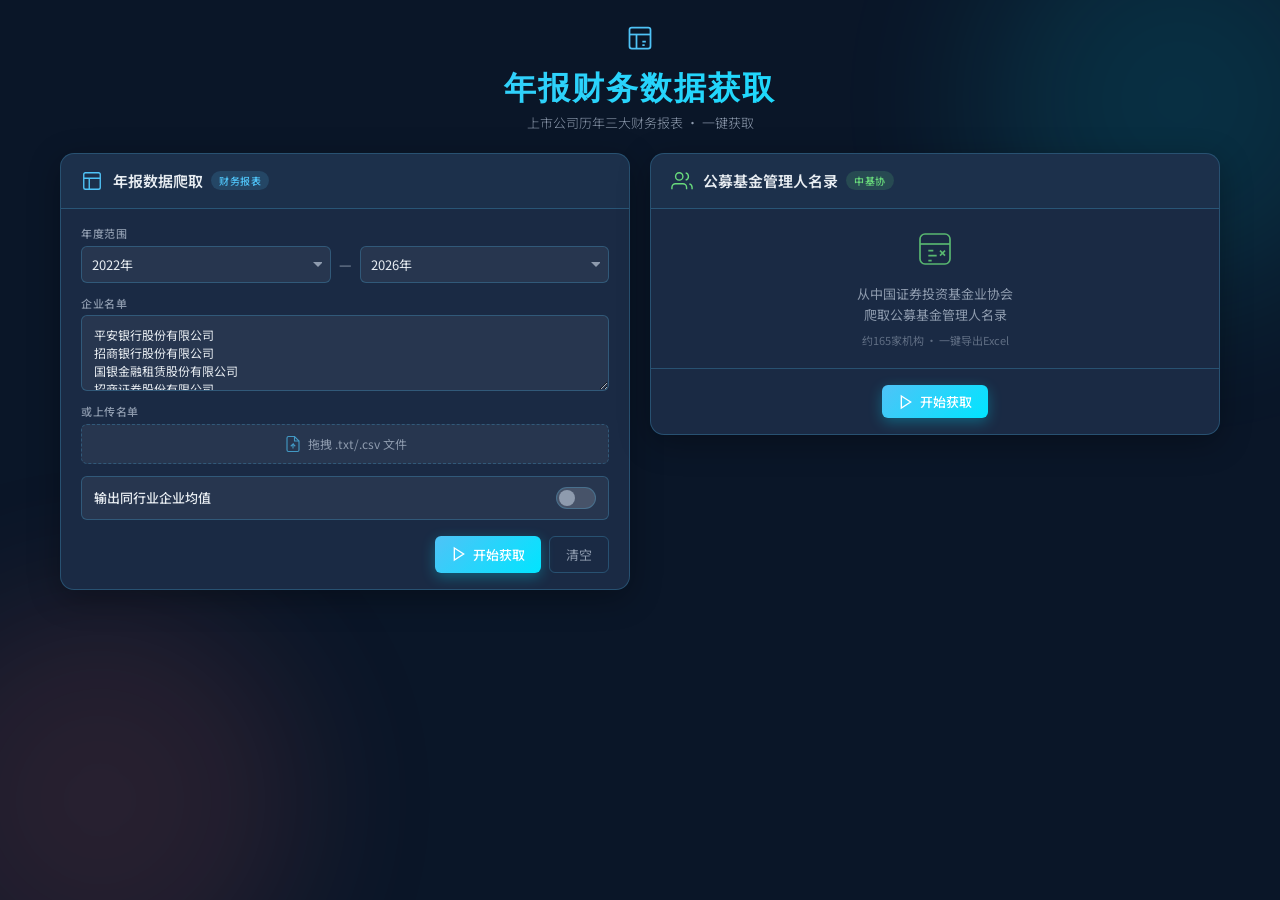
==== templates/index.html @ 577902bd "feat: 获取企业年报财务数据 Co-authored-by: traeagent <traeagent@users.noreply.github.com>" ====
<!DOCTYPE html>
<html lang="zh-CN">
<head>
    <meta charset="UTF-8">
    <meta name="viewport" content="width=device-width, initial-scale=1.0">
    <title>年报财务数据获取工具</title>
    <link rel="preconnect" href="https://fonts.googleapis.com">
    <link rel="preconnect" href="https://fonts.gstatic.com" crossorigin>
    <link href="https://fonts.googleapis.com/css2?family=Orbitron:wght@500;700;900&family=Noto+Sans+SC:wght@300;400;500;700&display=swap" rel="stylesheet">
    <link rel="stylesheet" href="/static/css/style.css">
</head>
<body>
    <!-- 背景粒子效果 -->
    <div class="bg-particles" id="particles"></div>

    <!-- 主容器 -->
    <div class="container">
        <!-- 头部 -->
        <header class="header">
            <div class="header-icon">
                <svg width="28" height="28" viewBox="0 0 24 24" fill="none" stroke="currentColor" stroke-width="1.5">
                    <rect x="3" y="3" width="18" height="18" rx="2"/>
                    <line x1="3" y1="9" x2="21" y2="9"/>
                    <line x1="9" y1="21" x2="9" y2="9"/>
                    <path d="M14 15h3M14 18h2"/>
                </svg>
            </div>
            <h1>年报财务数据获取</h1>
            <p class="subtitle">上市公司历年三大财务报表 · 一键获取</p>
        </header>

        <!-- 双列功能模块 -->
        <div class="modules-grid">
            <!-- ========== 左列：年报财务数据获取 ========== -->
            <div class="module-card" id="annualModule">
                <div class="module-header">
                    <div class="module-icon">
                        <svg width="22" height="22" viewBox="0 0 24 24" fill="none" stroke="currentColor" stroke-width="1.5">
                            <rect x="3" y="3" width="18" height="18" rx="2"/>
                            <line x1="3" y1="9" x2="21" y2="9"/>
                            <line x1="9" y1="21" x2="9" y2="9"/>
                        </svg>
                    </div>
                    <div class="module-title-area">
                        <h2 class="module-title">年报数据爬取</h2>
                        <span class="module-badge">财务报表</span>
                    </div>
                </div>

                <form id="annualForm" class="module-form">
                    <!-- 年份选择 -->
                    <div class="form-row">
                        <label class="mini-label">年度范围</label>
                        <div class="year-range-compact">
                            <select id="startYear" required>
                                <option value="">--</option>
                            </select>
                            <span class="dash">&mdash;</span>
                            <select id="endYear" required>
                                <option value="">--</option>
                            </select>
                        </div>
                    </div>

                    <!-- 企业名单输入 -->
                    <div class="form-row">
                        <label class="mini-label">企业名单</label>
                        <textarea
                            id="textInput"
                            rows="3"
                            placeholder="输入企业名称或股票代码，用逗号或换行分隔&#10;例如：贵州茅台,600519&#10;      平安银行&#10;      000001"
                        >平安银行股份有限公司
招商银行股份有限公司
国银金融租赁股份有限公司
招商证券股份有限公司
国信证券股份有限公司
长城证券股份有限公司
第一创业证券股份有限公司
中信证券股份有限公司
中国平安保险（集团）股份有限公司
阳光保险集团股份有限公司</textarea>
                    </div>

                    <!-- 文件上传 -->
                    <div class="form-row">
                        <label class="mini-label">或上传名单</label>
                        <div class="upload-area" id="uploadArea">
                            <input type="file" id="fileInput" accept=".txt,.csv">
                            <div class="upload-content">
                                <svg width="18" height="18" viewBox="0 0 24 24" fill="none" stroke="currentColor" stroke-width="1.5">
                                    <path d="M14 2H6a2 2 0 0 0-2 2v16a2 2 0 0 0 2 2h12a2 2 0 0 0 2-2V8z"/>
                                    <polyline points="14 2 14 8 20 8"/>
                                    <polyline points="12 18 12 12 9 15"/>
                                    <line x1="12" y1="12" x2="15" y2="15"/>
                                </svg>
                                <span>拖拽 .txt/.csv 文件</span>
                            </div>
                            <div class="file-info" id="fileInfo" style="display:none;">
                                <span class="file-name" id="fileName"></span>
                                <button type="button" class="file-remove" id="fileRemove">&times;</button>
                            </div>
                        </div>
                    </div>

                    <!-- 行业均值开关 -->
                    <div class="toggle-row">
                        <span class="toggle-text">输出同行业企业均值</span>
                        <label class="toggle-switch">
                            <input type="checkbox" id="industryAvgToggle">
                            <span class="toggle-slider"></span>
                        </label>
                    </div>

                    <!-- 按钮 -->
                    <div class="form-actions">
                        <button type="submit" class="btn-primary btn-sm" id="annualSubmitBtn">
                            <svg width="16" height="16" viewBox="0 0 24 24" fill="none" stroke="currentColor" stroke-width="2">
                                <polygon points="5 3 19 12 5 21 5 3"/>
                            </svg>
                            开始获取
                        </button>
                        <button type="button" class="btn-secondary btn-sm" id="annualResetBtn">清空</button>
                    </div>
                </form>

                <!-- 年报结果区域 -->
                <div class="module-result" id="annualResult" style="display:none;">
                    <div class="progress-section" id="annualProgress">
                        <div class="progress-header">
                            <span class="progress-label" id="annualProgressLabel">正在处理...</span>
                            <span class="progress-percent" id="annualProgressPercent">0%</span>
                        </div>
                        <div class="progress-track">
                            <div class="progress-fill" id="annualProgressFill"></div>
                        </div>
                        <p class="progress-message" id="annualProgressMessage"></p>
                    </div>
                    <div class="result-section" id="annualResultSection" style="display:none;">
                        <div class="result-status" id="annualResultStatus"></div>
                        <div class="file-list" id="annualFileList"></div>
                    </div>
                </div>
            </div>

            <!-- ========== 右列：公募基金管理人名录 ========== -->
            <div class="module-card" id="amacModule">
                <div class="module-header">
                    <div class="module-icon amac-icon">
                        <svg width="22" height="22" viewBox="0 0 24 24" fill="none" stroke="currentColor" stroke-width="1.5">
                            <path d="M17 21v-2a4 4 0 0 0-4-4H5a4 4 0 0 0-4 4v2"/>
                            <circle cx="9" cy="7" r="4"/>
                            <path d="M23 21v-2a4 4 0 0 0-3-3.87"/>
                            <path d="M16 3.13a4 4 0 0 1 0 7.75"/>
                        </svg>
                    </div>
                    <div class="module-title-area">
                        <h2 class="module-title">公募基金管理人名录</h2>
                        <span class="module-badge amac-badge">中基协</span>
                    </div>
                </div>

                <div class="amac-hero">
                    <div class="amac-icon-large">
                        <svg width="40" height="40" viewBox="0 0 24 24" fill="none" stroke="currentColor" stroke-width="1">
                            <rect x="3" y="3" width="18" height="18" rx="3"/>
                            <line x1="3" y1="9" x2="21" y2="9"/>
                            <path d="M8 13h3M8 16h5M8 19h2"/>
                            <path d="M15 13l3 3M18 13l-3 3"/>
                        </svg>
                    </div>
                    <p class="amac-desc">从中国证券投资基金业协会<br>爬取公募基金管理人名录</p>
                    <p class="amac-hint">约165家机构 · 一键导出Excel</p>
                </div>

                <form id="amacForm" class="module-form">
                    <div class="form-actions amac-actions">
                        <button type="submit" class="btn-primary btn-sm" id="amacSubmitBtn">
                            <svg width="16" height="16" viewBox="0 0 24 24" fill="none" stroke="currentColor" stroke-width="2">
                                <polygon points="5 3 19 12 5 21 5 3"/>
                            </svg>
                            开始获取
                        </button>
                    </div>
                </form>

                <!-- 名录结果区域 -->
                <div class="module-result" id="amacResult" style="display:none;">
                    <div class="progress-section" id="amacProgress">
                        <div class="progress-header">
                            <span class="progress-label" id="amacProgressLabel">正在爬取...</span>
                            <span class="progress-percent" id="amacProgressPercent">0%</span>
                        </div>
                        <div class="progress-track">
                            <div class="progress-fill" id="amacProgressFill"></div>
                        </div>
                        <p class="progress-message" id="amacProgressMessage"></p>
                    </div>
                    <div class="result-section" id="amacResultSection" style="display:none;">
                        <div class="result-status" id="amacResultStatus"></div>
                        <div class="file-list" id="amacFileList"></div>
                    </div>
                </div>
            </div>
        </div>
    </div>

    <script src="/static/js/script.js"></script>
</body>
</html>
---- static/css/style.css ----
/* ===== 全局变量与基础重置 ===== */
:root {
    --bg-main: #0A1628;
    --bg-card: #1A2A44;
    --bg-input: rgba(255, 255, 255, 0.06);
    --border-color: rgba(79, 195, 247, 0.25);
    --text-primary: #E8EDF2;
    --text-secondary: #8E9BAE;
    --accent: #4FC3F7;
    --accent-glow: rgba(79, 195, 247, 0.5);
    --accent-strong: #00E5FF;
    --danger: #FF6B6B;
    --success: #69DB7C;
}

* {
    margin: 0;
    padding: 0;
    box-sizing: border-box;
}

body {
    min-height: 100vh;
    font-family: 'Noto Sans SC', system-ui, -apple-system, sans-serif;
    background: var(--bg-main);
    color: var(--text-primary);
    overflow-x: hidden;
    position: relative;
    line-height: 1.5;
}

/* ===== 背景粒子效果 ===== */
.bg-particles {
    position: fixed;
    top: 0;
    left: 0;
    width: 100%;
    height: 100%;
    z-index: 0;
    overflow: hidden;
    pointer-events: none;
}

.bg-particles::before,
.bg-particles::after {
    content: '';
    position: absolute;
    width: 400px;
    height: 400px;
    border-radius: 50%;
    filter: blur(80px);
    opacity: 0.12;
}

.bg-particles::before {
    background: var(--accent-strong);
    top: -100px;
    right: -100px;
    animation: float 20s ease-in-out infinite;
}

.bg-particles::after {
    background: var(--danger);
    bottom: -100px;
    left: -100px;
    animation: float 25s ease-in-out infinite reverse;
}

@keyframes float {
    0%, 100% { transform: translate(0, 0) scale(1); }
    50% { transform: translate(100px, 100px) scale(1.2); }
}

/* ===== 容器 ===== */
.container {
    position: relative;
    z-index: 1;
    max-width: 1200px;
    margin: 0 auto;
    padding: 24px 20px 32px;
    height: 100vh;
    display: flex;
    flex-direction: column;
}

@media (max-width: 900px) {
    .container {
        height: auto;
        padding: 20px 16px 32px;
    }
}

/* ===== 头部 ===== */
.header {
    text-align: center;
    margin-bottom: 20px;
    flex-shrink: 0;
}

.header-icon {
    color: var(--accent);
    margin-bottom: 6px;
    display: inline-block;
    animation: pulse 3s ease-in-out infinite;
}

@keyframes pulse {
    0%, 100% { opacity: 1; transform: scale(1); }
    50% { opacity: 0.7; transform: scale(1.05); }
}

header h1 {
    font-family: 'Orbitron', sans-serif;
    font-size: 32px;
    font-weight: 900;
    letter-spacing: 2px;
    background: linear-gradient(135deg, var(--accent), var(--accent-strong));
    -webkit-background-clip: text;
    -webkit-text-fill-color: transparent;
    background-clip: text;
    margin-bottom: 2px;
}

.subtitle {
    color: var(--text-secondary);
    font-size: 13px;
    font-weight: 300;
}

/* ===== 双列网格 ===== */
.modules-grid {
    display: grid;
    grid-template-columns: 1fr 1fr;
    gap: 20px;
    flex: 1;
    min-height: 0;
    align-items: start;
}

@media (max-width: 900px) {
    .modules-grid {
        grid-template-columns: 1fr;
        flex: none;
    }
}

/* ===== 模块卡片 ===== */
.module-card {
    background: var(--bg-card);
    border-radius: 14px;
    border: 1px solid var(--border-color);
    box-shadow: 0 8px 32px rgba(0, 0, 0, 0.3);
    backdrop-filter: blur(10px);
    display: flex;
    flex-direction: column;
    overflow: hidden;
    transition: box-shadow 0.3s ease;
}

.module-card:hover {
    box-shadow: 0 12px 48px rgba(0, 0, 0, 0.4);
}

/* ===== 模块头部 ===== */
.module-header {
    display: flex;
    align-items: center;
    gap: 10px;
    padding: 16px 20px;
    border-bottom: 1px solid var(--border-color);
    background: rgba(79, 195, 247, 0.04);
}

.module-icon {
    color: var(--accent);
    display: flex;
    flex-shrink: 0;
}

.module-icon.amac-icon {
    color: var(--success);
}

.module-title-area {
    display: flex;
    align-items: center;
    gap: 8px;
    flex: 1;
}

.module-title {
    font-size: 15px;
    font-weight: 600;
    color: var(--text-primary);
}

.module-badge {
    font-size: 10px;
    padding: 2px 8px;
    border-radius: 10px;
    background: rgba(79, 195, 247, 0.15);
    color: var(--accent);
    font-weight: 500;
    letter-spacing: 0.5px;
}

.module-badge.amac-badge {
    background: rgba(105, 219, 124, 0.15);
    color: var(--success);
}

/* ===== 模块表单 ===== */
.module-form {
    padding: 16px 20px;
    display: flex;
    flex-direction: column;
    gap: 12px;
    flex-shrink: 0;
}

/* ===== 表单行 ===== */
.form-row {
    display: flex;
    flex-direction: column;
    gap: 4px;
}

.mini-label {
    font-size: 11px;
    font-weight: 500;
    color: var(--text-secondary);
    text-transform: uppercase;
    letter-spacing: 0.5px;
}

/* ===== 年份选择（紧凑） ===== */
.year-range-compact {
    display: flex;
    align-items: center;
    gap: 8px;
}

.year-range-compact select {
    flex: 1;
    padding: 8px 10px;
    background: var(--bg-input);
    border: 1px solid var(--border-color);
    border-radius: 6px;
    color: var(--text-primary);
    font-family: inherit;
    font-size: 13px;
    outline: none;
    transition: border-color 0.2s ease, box-shadow 0.2s ease;
    cursor: pointer;
    appearance: none;
    background-image: url("data:image/svg+xml,%3Csvg xmlns='http://www.w3.org/2000/svg' width='10' height='6' fill='%238E9BAE'%3E%3Cpath d='M1 1l5 5 5-5'/%3E%3C/svg%3E");
    background-repeat: no-repeat;
    background-position: right 8px center;
    padding-right: 24px;
}

.year-range-compact select:focus {
    border-color: var(--accent);
    box-shadow: 0 0 0 3px rgba(79, 195, 247, 0.2);
}

.year-range-compact .dash {
    color: var(--text-secondary);
    font-size: 14px;
}

/* ===== 文本框 ===== */
textarea {
    width: 100%;
    padding: 10px 12px;
    background: var(--bg-input);
    border: 1px solid var(--border-color);
    border-radius: 6px;
    color: var(--text-primary);
    font-family: inherit;
    font-size: 12px;
    line-height: 1.5;
    outline: none;
    resize: vertical;
    transition: border-color 0.2s ease, box-shadow 0.2s ease;
}

textarea::placeholder {
    color: var(--text-secondary);
    opacity: 0.5;
}

textarea:focus {
    border-color: var(--accent);
    box-shadow: 0 0 0 3px rgba(79, 195, 247, 0.2);
}

/* ===== 文件上传 ===== */
.upload-area {
    border: 1.5px dashed var(--border-color);
    border-radius: 6px;
    padding: 10px 12px;
    background: var(--bg-input);
    text-align: center;
    transition: all 0.2s ease;
    cursor: pointer;
    position: relative;
    overflow: hidden;
}

.upload-area:hover {
    border-color: var(--accent);
    background: rgba(79, 195, 247, 0.06);
}

.upload-area input[type="file"] {
    position: absolute;
    top: 0;
    left: 0;
    width: 100%;
    height: 100%;
    opacity: 0;
    cursor: pointer;
}

.upload-content {
    display: flex;
    align-items: center;
    justify-content: center;
    gap: 6px;
    color: var(--text-secondary);
    font-size: 12px;
    pointer-events: none;
}

.upload-content svg {
    color: var(--accent);
    opacity: 0.7;
    flex-shrink: 0;
}

.file-info {
    display: flex;
    align-items: center;
    justify-content: space-between;
    padding: 8px 10px;
    background: rgba(79, 195, 247, 0.1);
    border-radius: 6px;
    border: 1px solid rgba(79, 195, 247, 0.3);
}

.file-name {
    font-size: 12px;
    color: var(--accent);
}

.file-remove {
    background: none;
    border: none;
    color: var(--danger);
    font-size: 18px;
    line-height: 1;
    padding: 0 4px;
    cursor: pointer;
    opacity: 0.8;
    transition: opacity 0.2s;
}

.file-remove:hover {
    opacity: 1;
}

/* ===== 开关 ===== */
.toggle-row {
    display: flex;
    align-items: center;
    justify-content: space-between;
    padding: 10px 12px;
    background: var(--bg-input);
    border: 1px solid var(--border-color);
    border-radius: 6px;
}

.toggle-text {
    font-size: 13px;
    font-weight: 500;
    color: var(--text-primary);
}

.toggle-switch {
    position: relative;
    display: inline-block;
    width: 40px;
    height: 22px;
    cursor: pointer;
}

.toggle-switch input {
    opacity: 0;
    width: 0;
    height: 0;
}

.toggle-slider {
    position: absolute;
    top: 0;
    left: 0;
    right: 0;
    bottom: 0;
    background: rgba(255, 255, 255, 0.15);
    border-radius: 22px;
    transition: all 0.3s ease;
    border: 1px solid var(--border-color);
}

.toggle-slider::before {
    content: '';
    position: absolute;
    height: 16px;
    width: 16px;
    left: 2px;
    bottom: 2px;
    background: var(--text-secondary);
    border-radius: 50%;
    transition: all 0.3s ease;
}

.toggle-switch input:checked + .toggle-slider {
    background: linear-gradient(135deg, var(--accent), var(--accent-strong));
    border-color: var(--accent);
    box-shadow: 0 0 6px var(--accent-glow);
}

.toggle-switch input:checked + .toggle-slider::before {
    transform: translateX(18px);
    background: #fff;
}

/* ===== 按钮区 ===== */
.form-actions {
    display: flex;
    gap: 8px;
    justify-content: flex-end;
    padding-top: 4px;
}

.btn-primary {
    display: inline-flex;
    align-items: center;
    gap: 6px;
    padding: 8px 20px;
    font-size: 13px;
    font-weight: 500;
    font-family: inherit;
    color: #fff;
    background: linear-gradient(135deg, #4FC3F7 0%, #00E5FF 100%);
    border: none;
    border-radius: 6px;
    cursor: pointer;
    transition: all 0.2s ease;
    box-shadow: 0 4px 14px rgba(0, 229, 255, 0.3);
}

.btn-primary:hover:not(:disabled) {
    transform: translateY(-1px);
    box-shadow: 0 6px 20px rgba(0, 229, 255, 0.4);
}

.btn-primary:active:not(:disabled) {
    transform: translateY(0);
}

.btn-primary:disabled {
    opacity: 0.6;
    cursor: not-allowed;
}

.btn-sm {
    padding: 7px 16px;
    font-size: 13px;
}

.btn-secondary {
    display: inline-flex;
    align-items: center;
    padding: 8px 16px;
    font-size: 13px;
    font-weight: 400;
    font-family: inherit;
    color: var(--text-secondary);
    background: transparent;
    border: 1px solid var(--border-color);
    border-radius: 6px;
    cursor: pointer;
    transition: all 0.2s ease;
}

.btn-secondary:hover:not(:disabled) {
    border-color: var(--accent);
    color: var(--accent);
    background: rgba(79, 195, 247, 0.08);
}

/* ===== AMAC 模块特有 ===== */
.amac-hero {
    padding: 20px;
    text-align: center;
    flex-shrink: 0;
    border-bottom: 1px solid var(--border-color);
}

.amac-icon-large {
    color: var(--success);
    opacity: 0.8;
    margin-bottom: 10px;
}

.amac-desc {
    font-size: 13px;
    color: var(--text-secondary);
    line-height: 1.6;
    margin-bottom: 6px;
}

.amac-hint {
    font-size: 11px;
    color: var(--text-secondary);
    opacity: 0.6;
}

.amac-actions {
    justify-content: center;
    padding-top: 0;
}

/* ===== 结果区域（模块内嵌） ===== */
.module-result {
    padding: 0 20px 16px;
    flex-shrink: 0;
}

.module-result:empty {
    display: none;
}

/* ===== 进度条 ===== */
.progress-section {
    margin-bottom: 12px;
}

.progress-header {
    display: flex;
    justify-content: space-between;
    align-items: center;
    margin-bottom: 6px;
}

.progress-label {
    font-size: 12px;
    color: var(--text-primary);
}

.progress-percent {
    font-family: 'Orbitron', monospace;
    font-size: 14px;
    color: var(--accent);
}

.progress-track {
    width: 100%;
    height: 6px;
    background: var(--bg-input);
    border-radius: 999px;
    overflow: hidden;
}

.progress-fill {
    height: 100%;
    width: 0%;
    background: linear-gradient(90deg, var(--accent), var(--accent-strong));
    border-radius: 999px;
    transition: width 0.3s ease;
    box-shadow: 0 0 8px var(--accent-glow);
}

.progress-message {
    margin-top: 4px;
    font-size: 11px;
    color: var(--text-secondary);
    min-height: 1.4em;
}

/* ===== 结果区域 ===== */
.result-status {
    padding: 8px 12px;
    border-radius: 6px;
    font-size: 12px;
    margin-bottom: 10px;
}

.result-status.success {
    background: rgba(105, 219, 124, 0.15);
    border: 1px solid rgba(105, 219, 124, 0.4);
    color: var(--success);
}

.result-status.error {
    background: rgba(255, 107, 107, 0.15);
    border: 1px solid rgba(255, 107, 107, 0.4);
    color: var(--danger);
}

.file-list {
    display: flex;
    flex-direction: column;
    gap: 6px;
    max-height: 200px;
    overflow-y: auto;
}

.file-item {
    display: flex;
    align-items: center;
    justify-content: space-between;
    gap: 8px;
    padding: 10px 12px;
    background: var(--bg-input);
    border: 1px solid var(--border-color);
    border-radius: 6px;
    transition: all 0.2s ease;
}

.file-item:hover {
    border-color: var(--accent);
}

.file-item .file-info {
    flex: 1;
    overflow: hidden;
    background: none;
    border: none;
    padding: 0;
}

.file-item .file-name {
    font-size: 12px;
    font-weight: 500;
    color: var(--text-primary);
    word-break: break-all;
}

.file-item .file-size {
    font-size: 11px;
    color: var(--text-secondary);
}

.download-btn {
    flex-shrink: 0;
    display: inline-flex;
    align-items: center;
    gap: 4px;
    padding: 5px 12px;
    font-size: 12px;
    font-weight: 500;
    color: var(--accent);
    background: rgba(79, 195, 247, 0.1);
    border: 1px solid rgba(79, 195, 247, 0.4);
    border-radius: 5px;
    text-decoration: none;
    transition: all 0.2s ease;
}

.download-btn:hover {
    background: var(--accent);
    color: #fff;
}

/* ===== 滚动条美化 ===== */
.file-list::-webkit-scrollbar {
    width: 4px;
}

.file-list::-webkit-scrollbar-track {
    background: transparent;
}

.file-list::-webkit-scrollbar-thumb {
    background: var(--border-color);
    border-radius: 2px;
}

/* ===== 响应式 ===== */
@media (max-width: 640px) {
    header h1 {
        font-size: 24px;
    }
    .module-header {
        padding: 12px 16px;
    }
    .module-form {
        padding: 12px 16px;
        gap: 10px;
    }
    .module-result {
        padding: 0 16px 12px;
    }
}
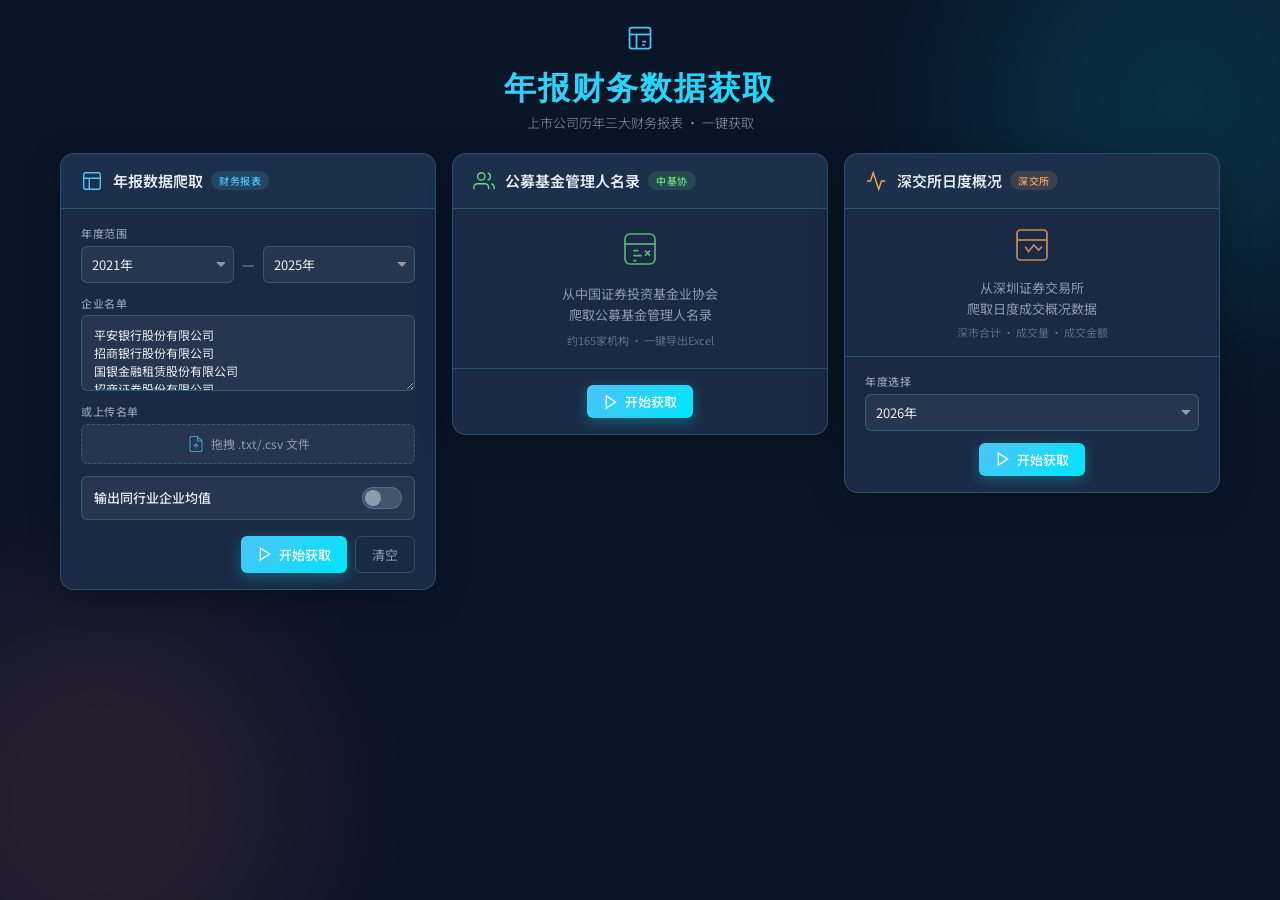
==== commit 5652caaa: "feat: 获取企业年报财务数据 Co-authored-by: traeagent <traeagent@users.noreply.github.com>" ====
--- a/templates/index.html
+++ b/templates/index.html
@@ -201,6 +201,68 @@
                     </div>
                 </div>
             </div>
+
+            <!-- ========== 第三列：深交所日度概况 ========== -->
+            <div class="module-card" id="szseModule">
+                <div class="module-header">
+                    <div class="module-icon szse-icon">
+                        <svg width="22" height="22" viewBox="0 0 24 24" fill="none" stroke="currentColor" stroke-width="1.5">
+                            <polyline points="22 12 18 12 15 21 9 3 6 12 2 12"/>
+                        </svg>
+                    </div>
+                    <div class="module-title-area">
+                        <h2 class="module-title">深交所日度概况</h2>
+                        <span class="module-badge szse-badge">深交所</span>
+                    </div>
+                </div>
+
+                <div class="szse-hero">
+                    <div class="szse-icon-large">
+                        <svg width="40" height="40" viewBox="0 0 24 24" fill="none" stroke="currentColor" stroke-width="1">
+                            <rect x="3" y="3" width="18" height="18" rx="2"/>
+                            <line x1="3" y1="9" x2="21" y2="9"/>
+                            <polyline points="8 13 10 16 13 12 16 15 18 13"/>
+                        </svg>
+                    </div>
+                    <p class="szse-desc">从深圳证券交易所<br>爬取日度成交概况数据</p>
+                    <p class="szse-hint">深市合计 · 成交量 · 成交金额</p>
+                </div>
+
+                <form id="szseForm" class="module-form">
+                    <div class="form-row">
+                        <label class="mini-label">年度选择</label>
+                        <select id="szseYear" class="year-select-single">
+                            <!-- JS 动态填充 -->
+                        </select>
+                    </div>
+                    <div class="form-actions szse-actions">
+                        <button type="submit" class="btn-primary btn-sm" id="szseSubmitBtn">
+                            <svg width="16" height="16" viewBox="0 0 24 24" fill="none" stroke="currentColor" stroke-width="2">
+                                <polygon points="5 3 19 12 5 21 5 3"/>
+                            </svg>
+                            开始获取
+                        </button>
+                    </div>
+                </form>
+
+                <!-- 深交所结果区域 -->
+                <div class="module-result" id="szseResult" style="display:none;">
+                    <div class="progress-section" id="szseProgress">
+                        <div class="progress-header">
+                            <span class="progress-label" id="szseProgressLabel">正在爬取...</span>
+                            <span class="progress-percent" id="szseProgressPercent">0%</span>
+                        </div>
+                        <div class="progress-track">
+                            <div class="progress-fill" id="szseProgressFill"></div>
+                        </div>
+                        <p class="progress-message" id="szseProgressMessage"></p>
+                    </div>
+                    <div class="result-section" id="szseResultSection" style="display:none;">
+                        <div class="result-status" id="szseResultStatus"></div>
+                        <div class="file-list" id="szseFileList"></div>
+                    </div>
+                </div>
+            </div>
         </div>
     </div>
 
--- a/static/css/style.css
+++ b/static/css/style.css
@@ -127,14 +127,20 @@
     font-weight: 300;
 }
 
-/* ===== 双列网格 ===== */
+/* ===== 三列网格 ===== */
 .modules-grid {
     display: grid;
-    grid-template-columns: 1fr 1fr;
-    gap: 20px;
+    grid-template-columns: 1fr 1fr 1fr;
+    gap: 16px;
     flex: 1;
     min-height: 0;
     align-items: start;
+}
+
+@media (max-width: 1100px) {
+    .modules-grid {
+        grid-template-columns: 1fr 1fr;
+    }
 }
 
 @media (max-width: 900px) {
@@ -529,6 +535,71 @@
 }
 
 .amac-actions {
+    justify-content: center;
+    padding-top: 0;
+}
+
+/* ===== SZSE 模块特有 ===== */
+.module-icon.szse-icon {
+    color: #F4A261;
+}
+
+.module-badge.szse-badge {
+    background: rgba(244, 162, 97, 0.15);
+    color: #F4A261;
+}
+
+.szse-hero {
+    padding: 16px 20px;
+    text-align: center;
+    flex-shrink: 0;
+    border-bottom: 1px solid var(--border-color);
+}
+
+.szse-icon-large {
+    color: #F4A261;
+    opacity: 0.8;
+    margin-bottom: 8px;
+}
+
+.szse-desc {
+    font-size: 13px;
+    color: var(--text-secondary);
+    line-height: 1.6;
+    margin-bottom: 4px;
+}
+
+.szse-hint {
+    font-size: 11px;
+    color: var(--text-secondary);
+    opacity: 0.6;
+}
+
+.year-select-single {
+    width: 100%;
+    padding: 8px 10px;
+    background: var(--bg-input);
+    border: 1px solid var(--border-color);
+    border-radius: 6px;
+    color: var(--text-primary);
+    font-family: inherit;
+    font-size: 13px;
+    outline: none;
+    transition: border-color 0.2s ease;
+    cursor: pointer;
+    appearance: none;
+    background-image: url("data:image/svg+xml,%3Csvg xmlns='http://www.w3.org/2000/svg' width='10' height='6' fill='%238E9BAE'%3E%3Cpath d='M1 1l5 5 5-5'/%3E%3C/svg%3E");
+    background-repeat: no-repeat;
+    background-position: right 8px center;
+    padding-right: 24px;
+}
+
+.year-select-single:focus {
+    border-color: #F4A261;
+    box-shadow: 0 0 0 3px rgba(244, 162, 97, 0.2);
+}
+
+.szse-actions {
     justify-content: center;
     padding-top: 0;
 }
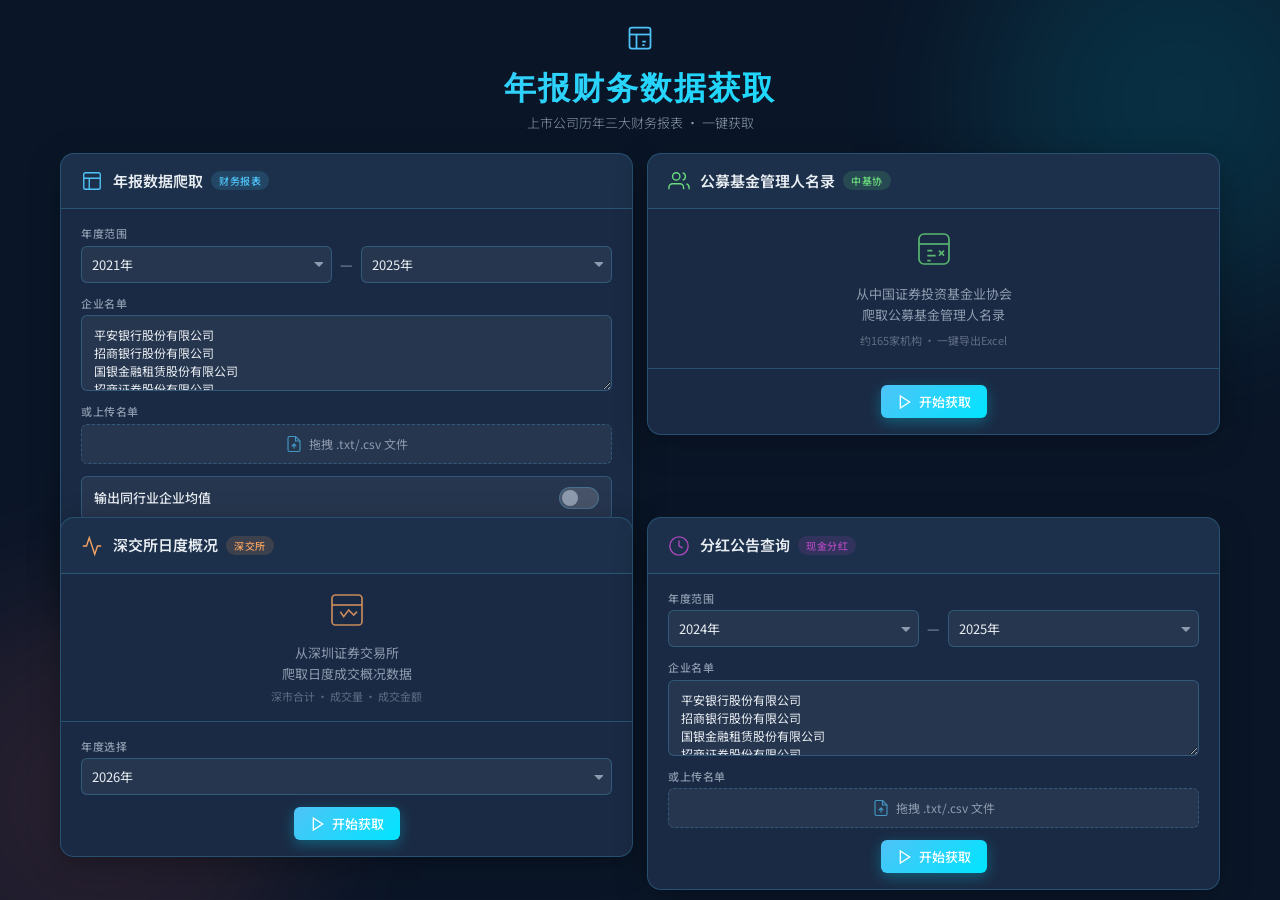
==== commit 66677109: "feat: 获取企业年报财务数据 Co-authored-by: traeagent <traeagent@users.noreply.github.com>" ====
--- a/templates/index.html
+++ b/templates/index.html
@@ -263,6 +263,101 @@
                     </div>
                 </div>
             </div>
+
+            <!-- ========== 第四列：分红公告查询 ========== -->
+            <div class="module-card" id="dividendModule">
+                <div class="module-header">
+                    <div class="module-icon dividend-icon">
+                        <svg width="22" height="22" viewBox="0 0 24 24" fill="none" stroke="currentColor" stroke-width="1.5">
+                            <circle cx="12" cy="12" r="10"/>
+                            <path d="M12 6v6l4 2"/>
+                        </svg>
+                    </div>
+                    <div class="module-title-area">
+                        <h2 class="module-title">分红公告查询</h2>
+                        <span class="module-badge dividend-badge">现金分红</span>
+                    </div>
+                </div>
+
+                <form id="dividendForm" class="module-form">
+                    <div class="form-row">
+                        <label class="mini-label">年度范围</label>
+                        <div class="year-range-compact">
+                            <select id="dividendStartYear" required>
+                                <option value="">--</option>
+                            </select>
+                            <span class="dash">&mdash;</span>
+                            <select id="dividendEndYear" required>
+                                <option value="">--</option>
+                            </select>
+                        </div>
+                    </div>
+
+                    <div class="form-row">
+                        <label class="mini-label">企业名单</label>
+                        <textarea
+                            id="dividendTextInput"
+                            rows="3"
+                            placeholder="输入企业名称或股票代码，用逗号或换行分隔"
+                        >平安银行股份有限公司
+招商银行股份有限公司
+国银金融租赁股份有限公司
+招商证券股份有限公司
+国信证券股份有限公司
+长城证券股份有限公司
+第一创业证券股份有限公司
+中信证券股份有限公司
+中国平安保险（集团）股份有限公司
+阳光保险集团股份有限公司</textarea>
+                    </div>
+
+                    <div class="form-row">
+                        <label class="mini-label">或上传名单</label>
+                        <div class="upload-area" id="dividendUploadArea">
+                            <input type="file" id="dividendFileInput" accept=".txt,.csv">
+                            <div class="upload-content">
+                                <svg width="18" height="18" viewBox="0 0 24 24" fill="none" stroke="currentColor" stroke-width="1.5">
+                                    <path d="M14 2H6a2 2 0 0 0-2 2v16a2 2 0 0 0 2 2h12a2 2 0 0 0 2-2V8z"/>
+                                    <polyline points="14 2 14 8 20 8"/>
+                                    <polyline points="12 18 12 12 9 15"/>
+                                    <line x1="12" y1="12" x2="15" y2="15"/>
+                                </svg>
+                                <span>拖拽 .txt/.csv 文件</span>
+                            </div>
+                            <div class="file-info" id="dividendFileInfo" style="display:none;">
+                                <span class="file-name" id="dividendFileName"></span>
+                                <button type="button" class="file-remove" id="dividendFileRemove">&times;</button>
+                            </div>
+                        </div>
+                    </div>
+
+                    <div class="form-actions dividend-actions">
+                        <button type="submit" class="btn-primary btn-sm" id="dividendSubmitBtn">
+                            <svg width="16" height="16" viewBox="0 0 24 24" fill="none" stroke="currentColor" stroke-width="2">
+                                <polygon points="5 3 19 12 5 21 5 3"/>
+                            </svg>
+                            开始获取
+                        </button>
+                    </div>
+                </form>
+
+                <div class="module-result" id="dividendResult" style="display:none;">
+                    <div class="progress-section" id="dividendProgress">
+                        <div class="progress-header">
+                            <span class="progress-label" id="dividendProgressLabel">正在处理...</span>
+                            <span class="progress-percent" id="dividendProgressPercent">0%</span>
+                        </div>
+                        <div class="progress-track">
+                            <div class="progress-fill" id="dividendProgressFill"></div>
+                        </div>
+                        <p class="progress-message" id="dividendProgressMessage"></p>
+                    </div>
+                    <div class="result-section" id="dividendResultSection" style="display:none;">
+                        <div class="result-status" id="dividendResultStatus"></div>
+                        <div class="file-list" id="dividendFileList"></div>
+                    </div>
+                </div>
+            </div>
         </div>
     </div>
 
--- a/static/css/style.css
+++ b/static/css/style.css
@@ -130,14 +130,20 @@
 /* ===== 三列网格 ===== */
 .modules-grid {
     display: grid;
-    grid-template-columns: 1fr 1fr 1fr;
-    gap: 16px;
+    grid-template-columns: 1fr 1fr;
+    gap: 14px;
     flex: 1;
     min-height: 0;
     align-items: start;
 }
 
-@media (max-width: 1100px) {
+@media (min-width: 1300px) {
+    .modules-grid {
+        grid-template-columns: 1fr 1fr 1fr 1fr;
+    }
+}
+
+@media (max-width: 1300px) and (min-width: 901px) {
     .modules-grid {
         grid-template-columns: 1fr 1fr;
     }
@@ -600,6 +606,27 @@
 }
 
 .szse-actions {
+    justify-content: center;
+    padding-top: 0;
+}
+
+/* ===== 分红公告模块特有 ===== */
+:root {
+    --dividend-accent: #AB47BC;
+    --dividend-accent-light: rgba(171, 71, 188, 0.15);
+    --dividend-glow: rgba(171, 71, 188, 0.4);
+}
+
+.module-icon.dividend-icon {
+    color: var(--dividend-accent);
+}
+
+.module-badge.dividend-badge {
+    background: var(--dividend-accent-light);
+    color: var(--dividend-accent);
+}
+
+.dividend-actions {
     justify-content: center;
     padding-top: 0;
 }
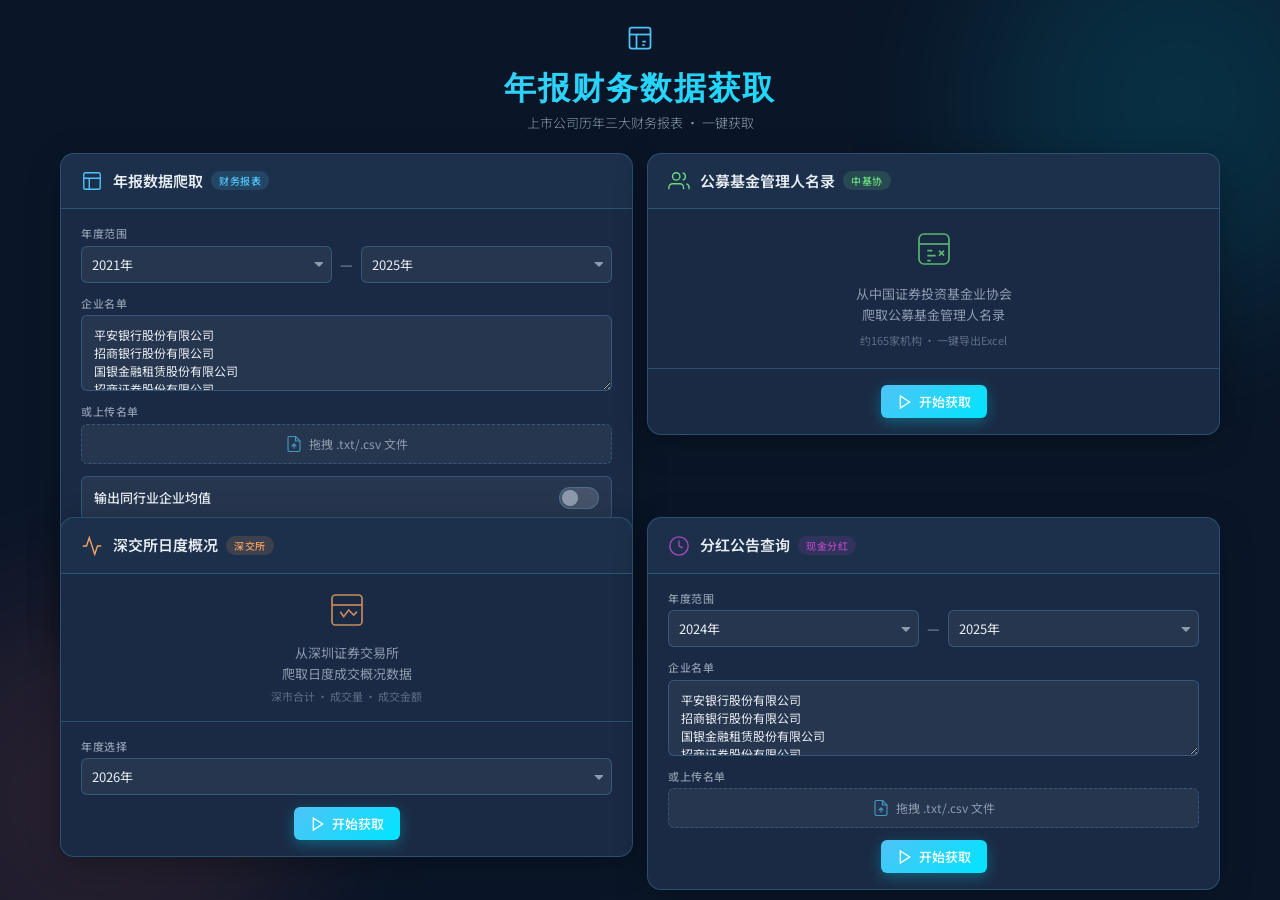
==== commit 0d06ad27: "feat: 获取企业年报财务数据 Co-authored-by: traeagent <traeagent@users.noreply.github.com>" ====
--- a/templates/index.html
+++ b/templates/index.html
@@ -111,6 +111,15 @@
                         </label>
                     </div>
 
+                    <!-- 合并输出开关 -->
+                    <div class="toggle-row">
+                        <span class="toggle-text">按报表类型合并输出</span>
+                        <label class="toggle-switch">
+                            <input type="checkbox" id="mergeReportsToggle">
+                            <span class="toggle-slider"></span>
+                        </label>
+                    </div>
+
                     <!-- 按钮 -->
                     <div class="form-actions">
                         <button type="submit" class="btn-primary btn-sm" id="annualSubmitBtn">
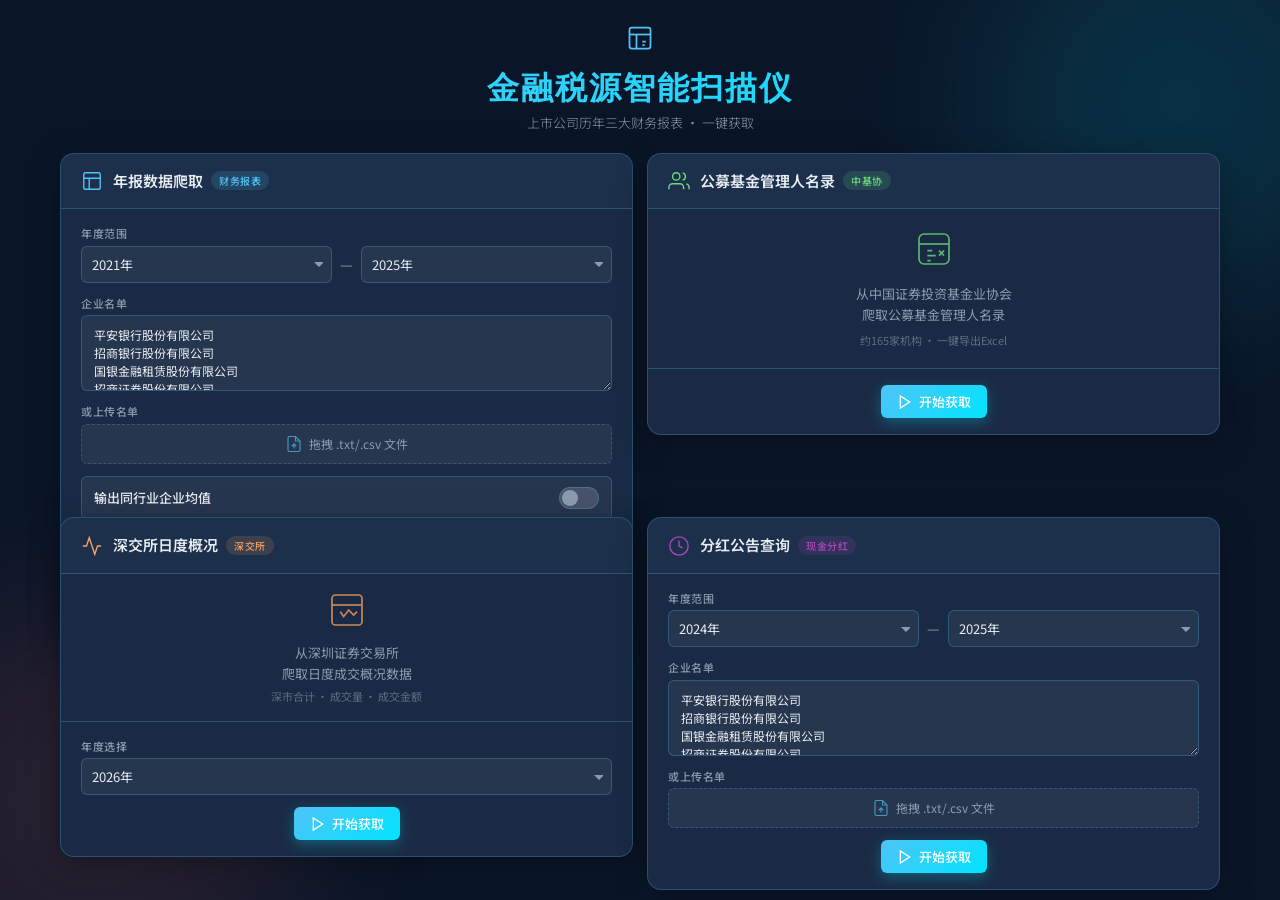
==== commit ff873265: "feat: 修改web标题" ====
--- a/templates/index.html
+++ b/templates/index.html
@@ -3,7 +3,7 @@
 <head>
     <meta charset="UTF-8">
     <meta name="viewport" content="width=device-width, initial-scale=1.0">
-    <title>年报财务数据获取工具</title>
+    <title>金融税源智能扫描仪</title>
     <link rel="preconnect" href="https://fonts.googleapis.com">
     <link rel="preconnect" href="https://fonts.gstatic.com" crossorigin>
     <link href="https://fonts.googleapis.com/css2?family=Orbitron:wght@500;700;900&family=Noto+Sans+SC:wght@300;400;500;700&display=swap" rel="stylesheet">
@@ -25,7 +25,7 @@
                     <path d="M14 15h3M14 18h2"/>
                 </svg>
             </div>
-            <h1>年报财务数据获取</h1>
+            <h1>金融税源智能扫描仪</h1>
             <p class="subtitle">上市公司历年三大财务报表 · 一键获取</p>
         </header>
 
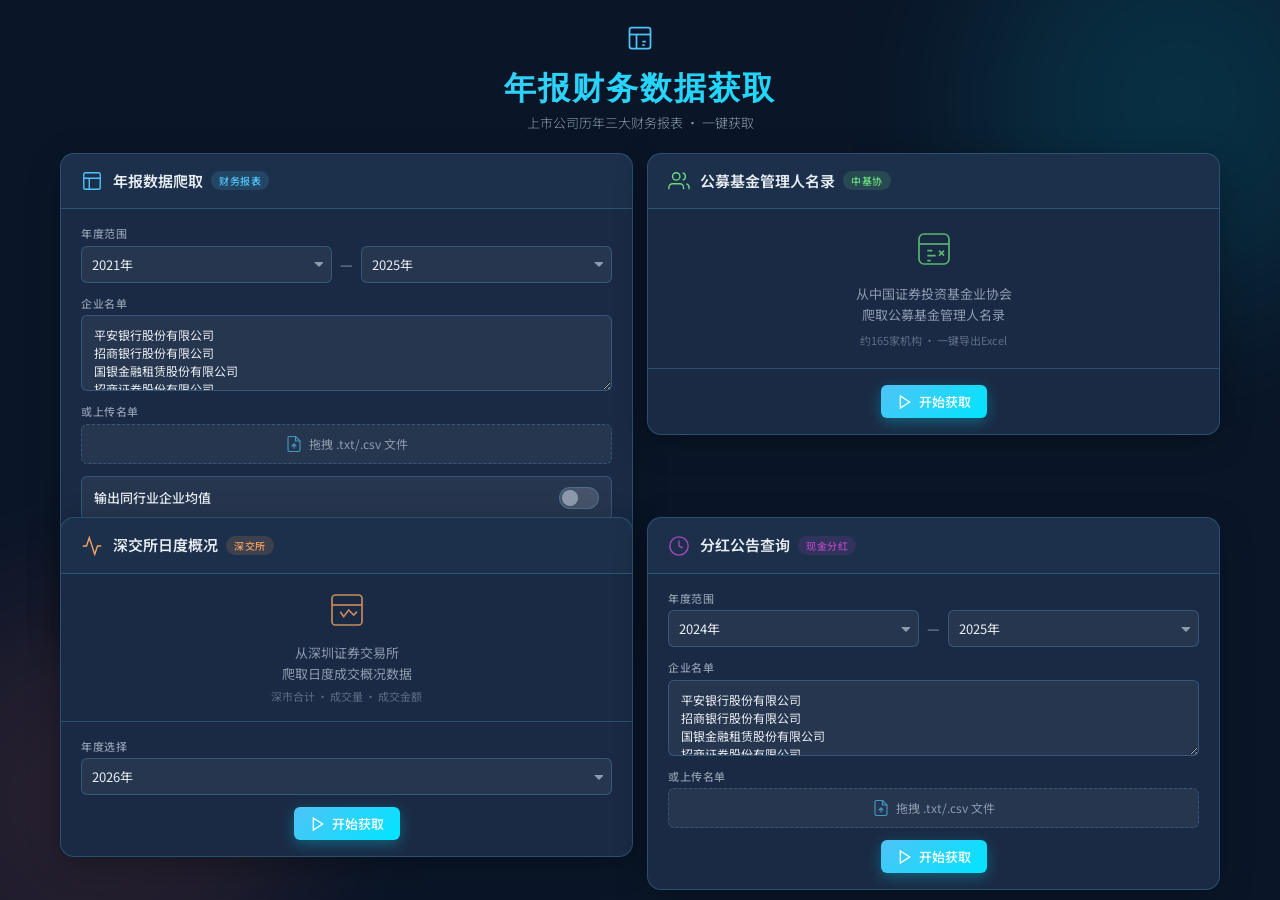
==== commit 367f6190: "Merge pull request #1 from RainArrowL/trae/solo-agent-zAGEO2 Trae/solo agent z ageo2" ====
--- a/templates/index.html
+++ b/templates/index.html
@@ -3,7 +3,7 @@
 <head>
     <meta charset="UTF-8">
     <meta name="viewport" content="width=device-width, initial-scale=1.0">
-    <title>金融税源智能扫描仪</title>
+    <title>年报财务数据获取工具</title>
     <link rel="preconnect" href="https://fonts.googleapis.com">
     <link rel="preconnect" href="https://fonts.gstatic.com" crossorigin>
     <link href="https://fonts.googleapis.com/css2?family=Orbitron:wght@500;700;900&family=Noto+Sans+SC:wght@300;400;500;700&display=swap" rel="stylesheet">
@@ -25,7 +25,7 @@
                     <path d="M14 15h3M14 18h2"/>
                 </svg>
             </div>
-            <h1>金融税源智能扫描仪</h1>
+            <h1>年报财务数据获取</h1>
             <p class="subtitle">上市公司历年三大财务报表 · 一键获取</p>
         </header>
 
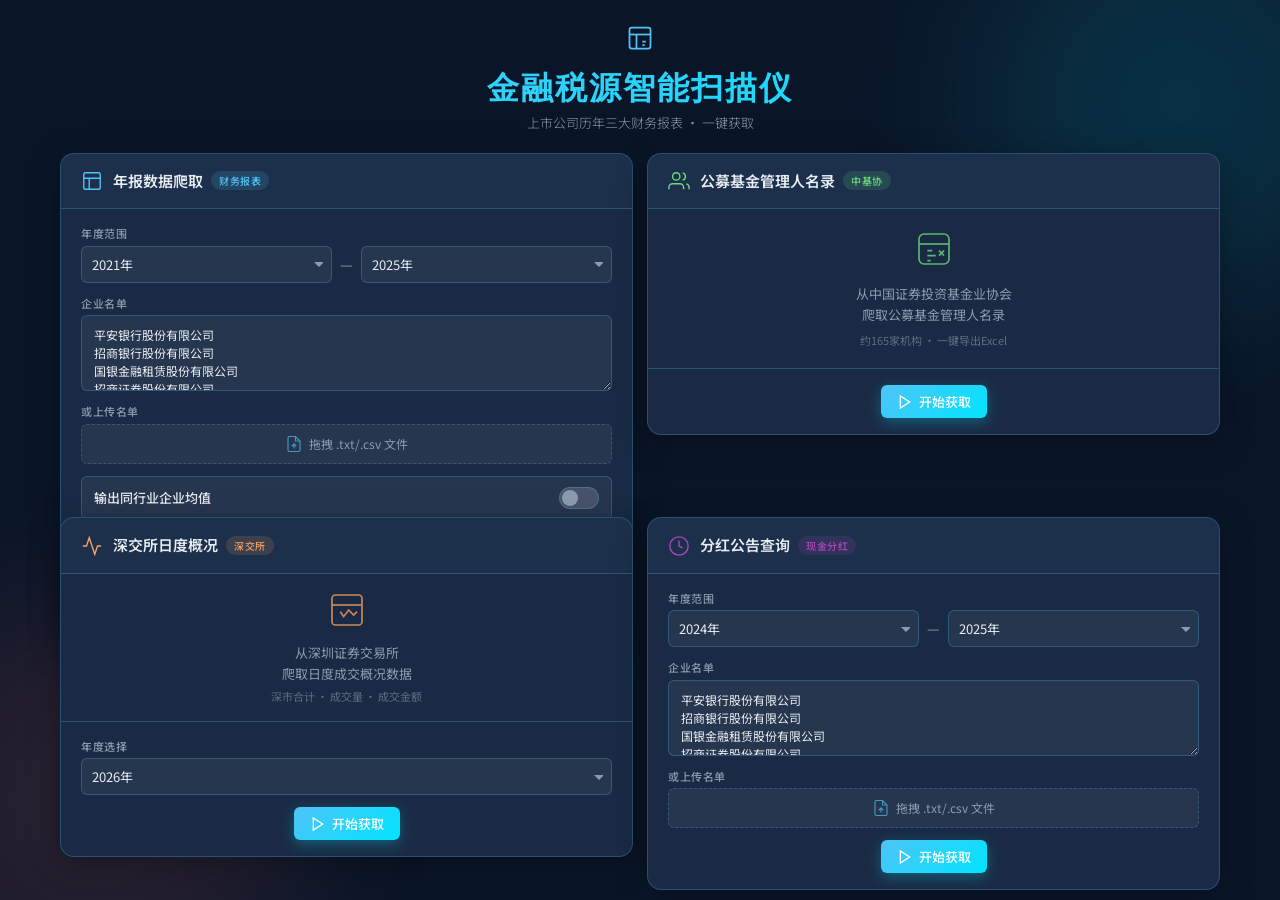
==== commit cae78d46: "Merge pull request #2 from RainArrowL/master feat: 修改web标题" ====
--- a/templates/index.html
+++ b/templates/index.html
@@ -3,7 +3,7 @@
 <head>
     <meta charset="UTF-8">
     <meta name="viewport" content="width=device-width, initial-scale=1.0">
-    <title>年报财务数据获取工具</title>
+    <title>金融税源智能扫描仪</title>
     <link rel="preconnect" href="https://fonts.googleapis.com">
     <link rel="preconnect" href="https://fonts.gstatic.com" crossorigin>
     <link href="https://fonts.googleapis.com/css2?family=Orbitron:wght@500;700;900&family=Noto+Sans+SC:wght@300;400;500;700&display=swap" rel="stylesheet">
@@ -25,7 +25,7 @@
                     <path d="M14 15h3M14 18h2"/>
                 </svg>
             </div>
-            <h1>年报财务数据获取</h1>
+            <h1>金融税源智能扫描仪</h1>
             <p class="subtitle">上市公司历年三大财务报表 · 一键获取</p>
         </header>
 
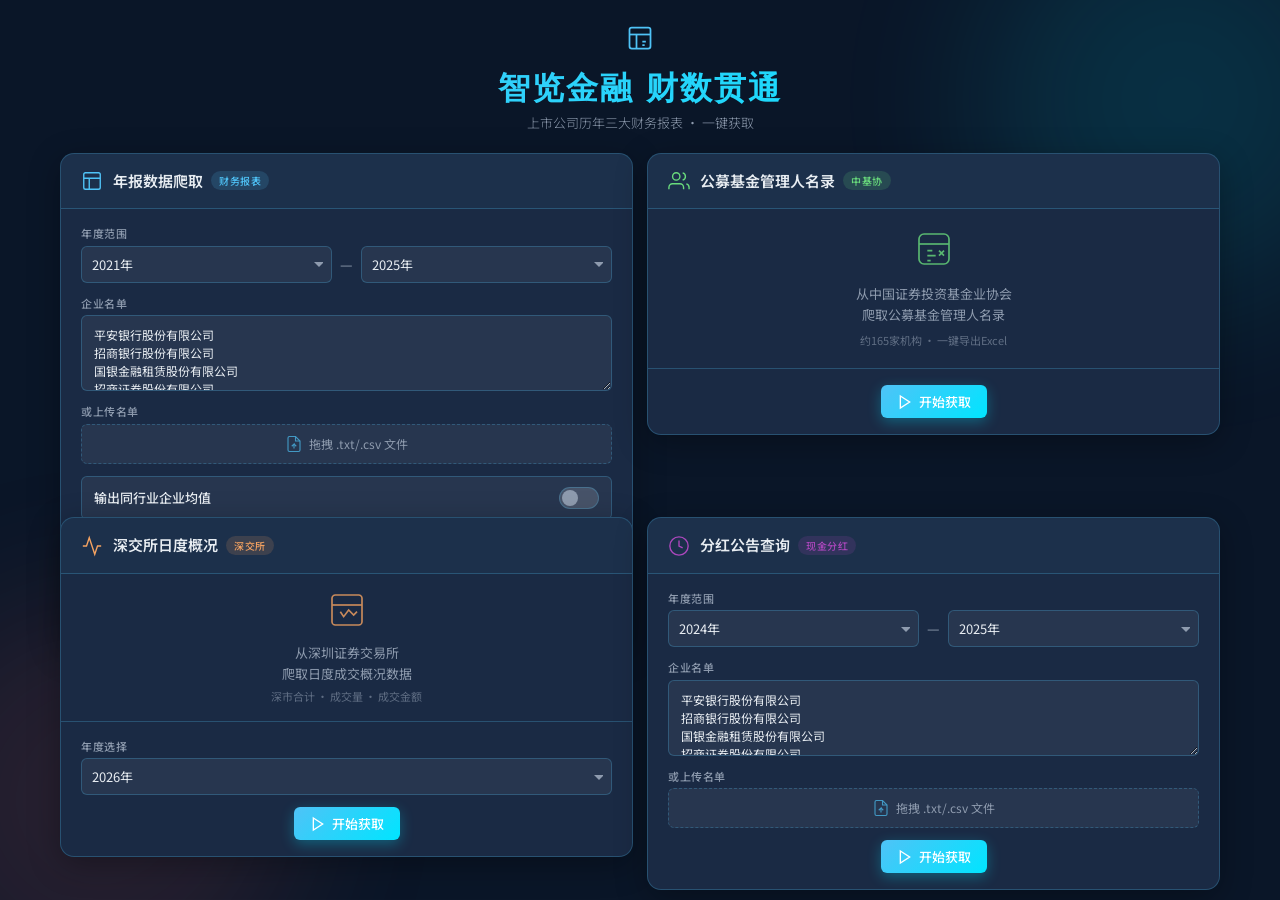
==== commit 2ea099c6: "feat: 获取企业年报财务数据 Co-authored-by: traeagent <traeagent@users.noreply.github.com>" ====
--- a/templates/index.html
+++ b/templates/index.html
@@ -3,7 +3,7 @@
 <head>
     <meta charset="UTF-8">
     <meta name="viewport" content="width=device-width, initial-scale=1.0">
-    <title>金融税源智能扫描仪</title>
+    <title>智览金融 财数贯通</title>
     <link rel="preconnect" href="https://fonts.googleapis.com">
     <link rel="preconnect" href="https://fonts.gstatic.com" crossorigin>
     <link href="https://fonts.googleapis.com/css2?family=Orbitron:wght@500;700;900&family=Noto+Sans+SC:wght@300;400;500;700&display=swap" rel="stylesheet">
@@ -25,7 +25,7 @@
                     <path d="M14 15h3M14 18h2"/>
                 </svg>
             </div>
-            <h1>金融税源智能扫描仪</h1>
+            <h1>智览金融 财数贯通</h1>
             <p class="subtitle">上市公司历年三大财务报表 · 一键获取</p>
         </header>
 
